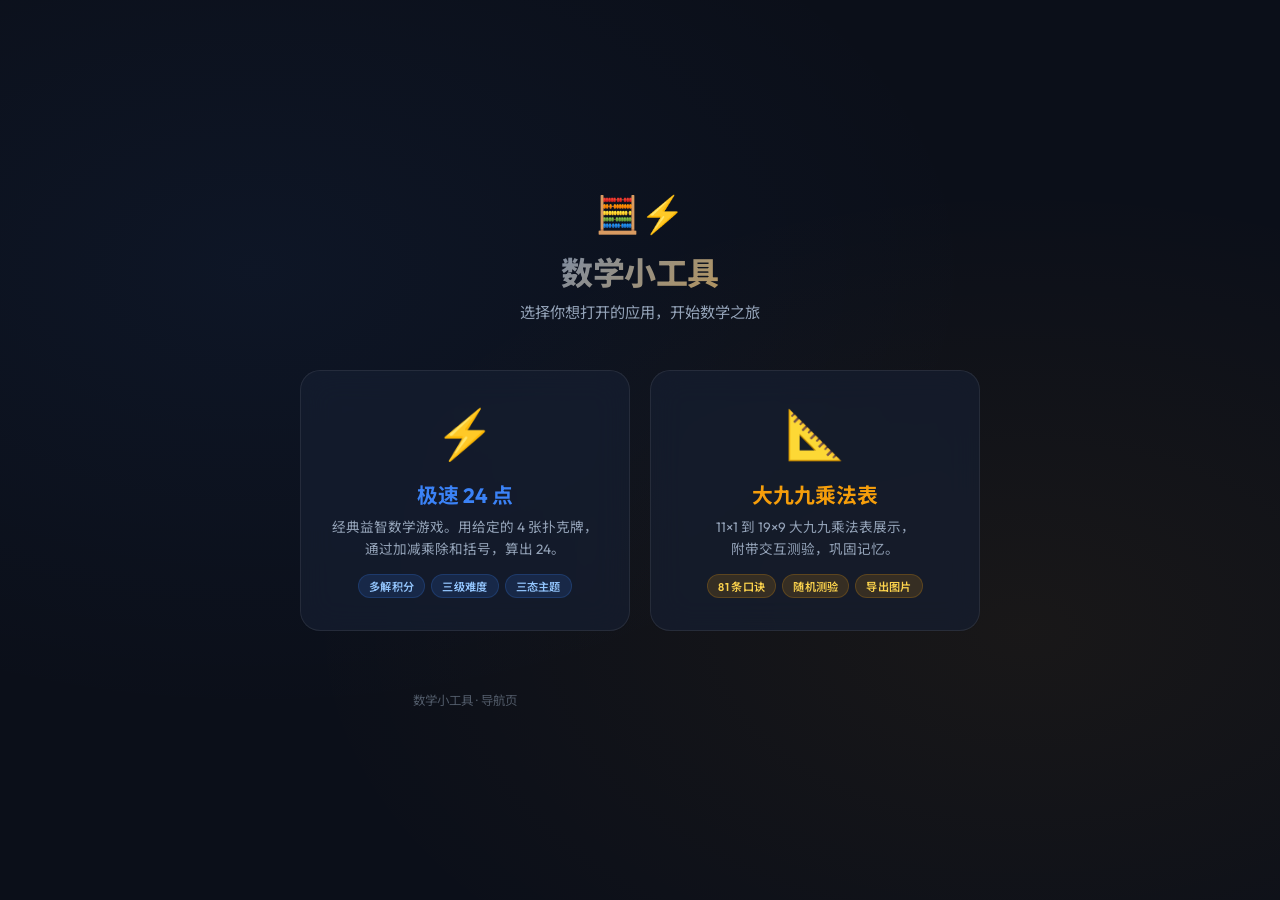
==== index.html @ 5415ce03 "init: 数学小工具合集 — 极速24点、大九九乘法表、逐题闯关" ====
<!DOCTYPE html>
<html lang="zh-CN">
<head>
    <meta charset="UTF-8">
    <meta name="viewport" content="width=device-width, initial-scale=1.0">
    <title>数学小工具 · 导航页</title>
    <link rel="preconnect" href="https://fonts.googleapis.com">
    <link rel="preconnect" href="https://fonts.gstatic.com" crossorigin>
    <link href="https://fonts.googleapis.com/css2?family=Outfit:wght@300;400;600;800&family=Noto+Sans+SC:wght@400;500;700&display=swap" rel="stylesheet">
    <style>
        :root {
            --bg: #0b0f19;
            --card-bg: rgba(22, 30, 49, 0.7);
            --card-border: rgba(255, 255, 255, 0.08);
            --text: #f8fafc;
            --text-secondary: #94a3b8;
            --accent-24: #3b82f6;
            --accent-99: #f59e0b;
            --glow-24: rgba(59, 130, 246, 0.25);
            --glow-99: rgba(245, 158, 11, 0.25);
            --font: 'Outfit', 'Noto Sans SC', sans-serif;
        }
        * { margin: 0; padding: 0; box-sizing: border-box; }
        body {
            font-family: var(--font);
            background: var(--bg);
            background-image: radial-gradient(at 20% 30%, rgba(59, 130, 246, 0.06) 0px, transparent 50%), radial-gradient(at 80% 70%, rgba(245, 158, 11, 0.06) 0px, transparent 50%);
            min-height: 100vh;
            display: flex;
            flex-direction: column;
            align-items: center;
            justify-content: center;
            color: var(--text);
            padding: 24px;
        }
        .container { max-width: 680px; width: 100%; }
        .header { text-align: center; margin-bottom: 48px; }
        .header .icon-row { font-size: 36px; margin-bottom: 12px; display: flex; justify-content: center; gap: 12px; }
        .header h1 {
            font-size: 2rem; font-weight: 800; letter-spacing: -0.5px;
            background: linear-gradient(135deg, #3b82f6, #f59e0b);
            -webkit-background-clip: text; -webkit-text-fill-color: transparent; background-clip: text;
        }
        .header p { color: var(--text-secondary); font-size: 0.95rem; margin-top: 6px; font-weight: 400; }
        .apps { display: grid; grid-template-columns: 1fr 1fr; gap: 20px; }
        @media (max-width: 520px) {
            .apps { grid-template-columns: 1fr; gap: 16px; }
            .header { margin-bottom: 32px; }
            .header h1 { font-size: 1.6rem; }
        }
        .app-card {
            background: var(--card-bg); border: 1px solid var(--card-border); border-radius: 20px;
            padding: 32px 24px; text-decoration: none; color: inherit;
            display: flex; flex-direction: column; align-items: center; text-align: center;
            backdrop-filter: blur(16px);
            transition: transform 0.25s cubic-bezier(0.34, 1.56, 0.64, 1), box-shadow 0.3s, border-color 0.3s;
            cursor: pointer; position: relative; overflow: hidden;
        }
        .app-card::before { content: ''; position: absolute; top: 0; left: 0; right: 0; bottom: 0; border-radius: 20px; opacity: 0; transition: opacity 0.3s; }
        .app-card.card-24::before { background: radial-gradient(ellipse at 50% 0%, rgba(59, 130, 246, 0.12), transparent 70%); }
        .app-card.card-99::before { background: radial-gradient(ellipse at 50% 0%, rgba(245, 158, 11, 0.12), transparent 70%); }
        .app-card:hover { transform: translateY(-6px); }
        .app-card.card-24:hover { border-color: rgba(59, 130, 246, 0.3); box-shadow: 0 20px 40px -12px var(--glow-24); }
        .app-card.card-24:hover::before { opacity: 1; }
        .app-card.card-99:hover { border-color: rgba(245, 158, 11, 0.3); box-shadow: 0 20px 40px -12px var(--glow-99); }
        .app-card.card-99:hover::before { opacity: 1; }

        .app-icon { font-size: 48px; margin-bottom: 16px; position: relative; z-index: 1; }
        .app-card h2 { font-size: 1.3rem; font-weight: 700; margin-bottom: 8px; position: relative; z-index: 1; }
        .app-card.card-24 h2 { color: var(--accent-24); }
        .app-card.card-99 h2 { color: var(--accent-99); }
        .app-card .desc { font-size: 0.85rem; color: var(--text-secondary); line-height: 1.6; position: relative; z-index: 1; }
        .app-card .tags { display: flex; flex-wrap: wrap; gap: 6px; margin-top: 14px; justify-content: center; position: relative; z-index: 1; }
        .app-card .tag { font-size: 0.7rem; padding: 3px 10px; border-radius: 20px; font-weight: 600; letter-spacing: 0.3px; }
        .card-24 .tag { background: rgba(59, 130, 246, 0.15); color: #93c5fd; border: 1px solid rgba(59, 130, 246, 0.2); }
        .card-99 .tag { background: rgba(245, 158, 11, 0.15); color: #fcd34d; border: 1px solid rgba(245, 158, 11, 0.2); }
        .footer { margin-top: 40px; text-align: center; font-size: 0.78rem; color: rgba(148, 163, 184, 0.5); }
    </style>
</head>
<body>
    <div class="container">
        <div class="header">
            <div class="icon-row">🧮⚡</div>
            <h1>数学小工具</h1>
            <p>选择你想打开的应用，开始数学之旅</p>
        </div>
        <div class="apps">
            <a class="app-card card-24" href="game24.html">
                <div class="app-icon">⚡</div>
                <h2>极速 24 点</h2>
                <p class="desc">经典益智数学游戏。用给定的 4 张扑克牌，<br>通过加减乘除和括号，算出 24。</p>
                <div class="tags">
                    <span class="tag">多解积分</span>
                    <span class="tag">三级难度</span>
                    <span class="tag">三态主题</span>
                </div>
            </a>
            <a class="app-card card-99" href="99-table.html">
                <div class="app-icon">📐</div>
                <h2>大九九乘法表</h2>
                <p class="desc">11×1 到 19×9 大九九乘法表展示，<br>附带交互测验，巩固记忆。</p>
                <div class="tags">
                    <span class="tag">81 条口诀</span>
                    <span class="tag">随机测验</span>
                    <span class="tag">导出图片</span>
                </div>
            </a>
        <div class="footer">数学小工具 · 导航页</div>
    </div>
</body>
</html>
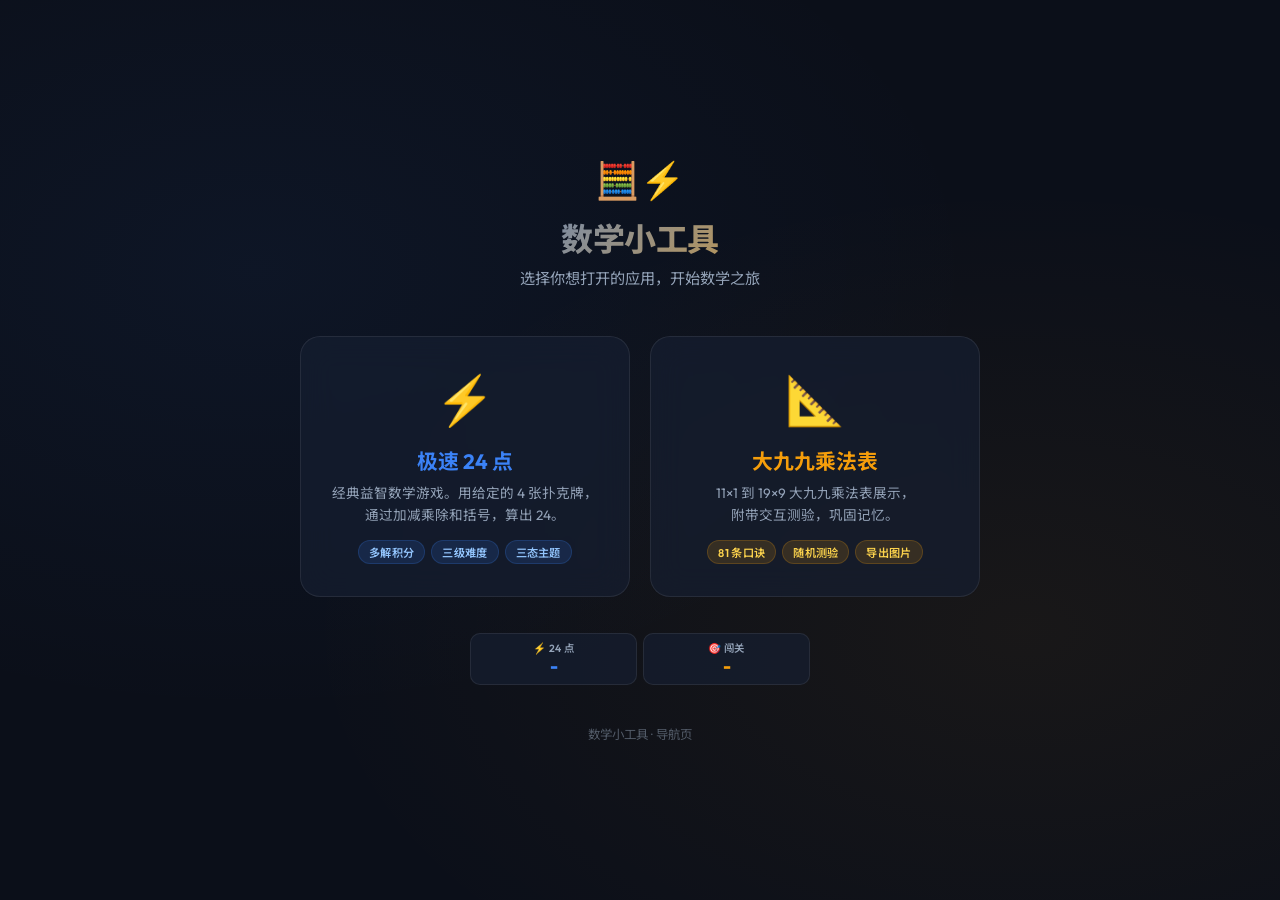
==== commit a20409ff: "feat: 积分系统完善 — 每日200分上限、难度阶梯2-10分、首页积分展示" ====
--- a/index.html
+++ b/index.html
@@ -74,6 +74,36 @@
         .app-card .tag { font-size: 0.7rem; padding: 3px 10px; border-radius: 20px; font-weight: 600; letter-spacing: 0.3px; }
         .card-24 .tag { background: rgba(59, 130, 246, 0.15); color: #93c5fd; border: 1px solid rgba(59, 130, 246, 0.2); }
         .card-99 .tag { background: rgba(245, 158, 11, 0.15); color: #fcd34d; border: 1px solid rgba(245, 158, 11, 0.2); }
+                .score-summary {
+            margin: 28px auto 0;
+            max-width: 340px;
+            display: flex;
+            gap: 6px;
+            justify-content: center;
+        }
+        .score-summary .item {
+            background: var(--card-bg);
+            border: 1px solid var(--card-border);
+            border-radius: 10px;
+            padding: 6px 12px;
+            text-align: center;
+            flex: 1;
+        }
+        .score-summary .app-label {
+            font-size: 0.65rem;
+            color: var(--text-secondary);
+            text-transform: uppercase;
+            letter-spacing: 0.3px;
+            font-weight: 600;
+        }
+        .score-summary .app-score {
+            font-size: 1.1rem;
+            font-weight: 800;
+            color: var(--accent-99);
+            line-height: 1.3;
+        }
+        .score-summary .app-score.s24 { color: var(--accent-24); }
+        .score-summary .app-score.s99 { color: var(--accent-99); }.score-summary { margin-top: 36px; }
         .footer { margin-top: 40px; text-align: center; font-size: 0.78rem; color: rgba(148, 163, 184, 0.5); }
     </style>
 </head>
@@ -104,9 +134,30 @@
                     <span class="tag">随机测验</span>
                     <span class="tag">导出图片</span>
                 </div>
-            </a>
+            </a>        </div>
+
+        <div class="score-summary">
+            <div class="item">
+                <div class="app-label">⚡ 24 点</div>
+                <div class="app-score s24" id="score24">-</div>
+            </div>
+            <div class="item">
+                <div class="app-label">🎯 闯关</div>
+                <div class="app-score s99" id="score99">-</div>
+            </div>
+        </div>
         <div class="footer">数学小工具 · 导航页</div>
     </div>
 </body>
-</html>
+<script>
+(function() {
+    function getToday() { var d = new Date(); return d.getFullYear()+'-'+String(d.getMonth()+1).padStart(2,'0')+'-'+String(d.getDate()).padStart(2,'0'); }
+    function loadScore(key) {
+        try { var d = JSON.parse(localStorage.getItem(key)); if (d && d.dailyScores) return d.dailyScores[getToday()] || 0; } catch(e) {}
+        return '-';
+    }
+    document.getElementById('score24').textContent = loadScore('math24_save');
+    document.getElementById('score99').textContent = loadScore('math99_save');
+})();
+</script></html>
 
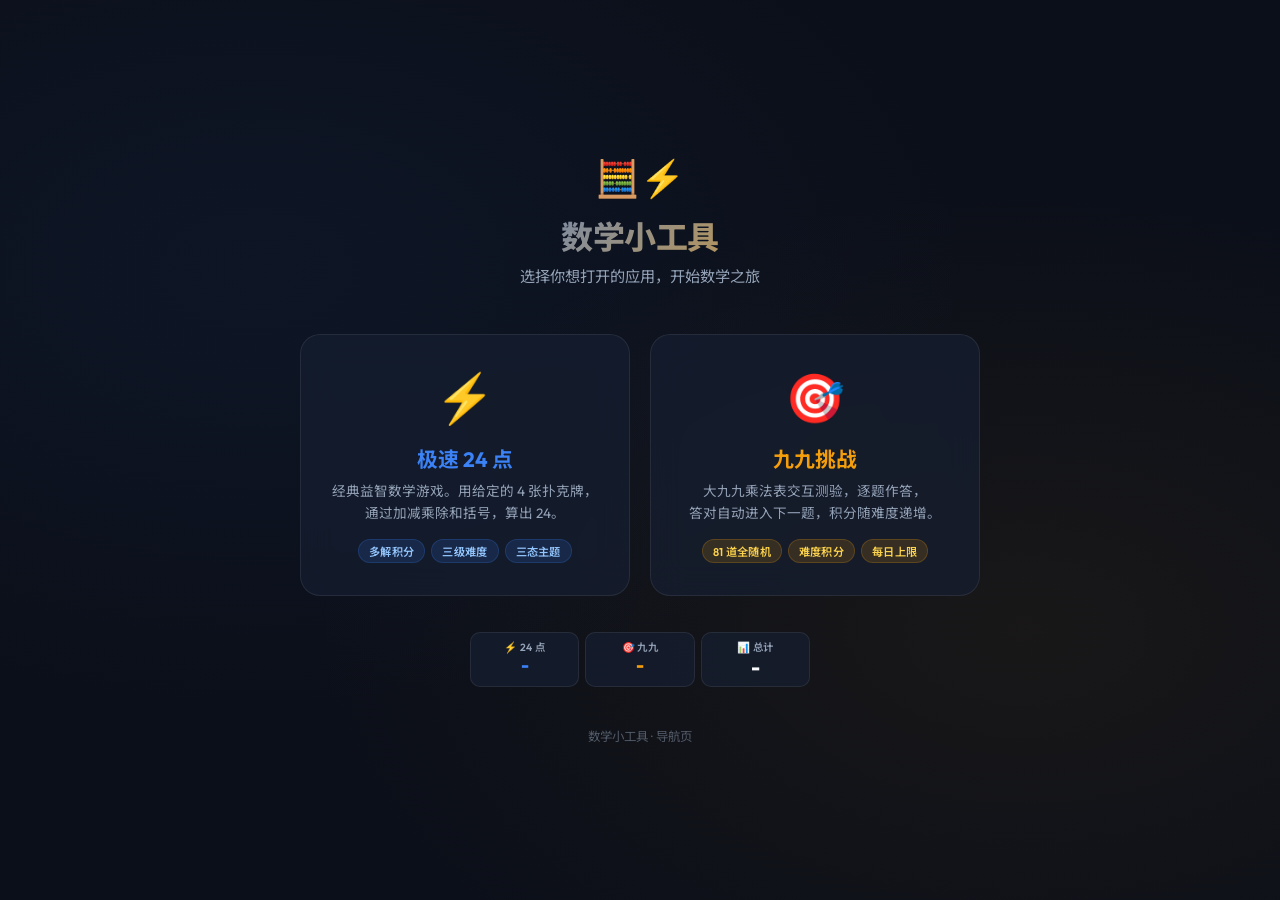
==== commit 7e23e201: "feat: 九九挑战改名、首页总分、挑战页内加乘法表入口" ====
--- a/index.html
+++ b/index.html
@@ -74,36 +74,37 @@
         .app-card .tag { font-size: 0.7rem; padding: 3px 10px; border-radius: 20px; font-weight: 600; letter-spacing: 0.3px; }
         .card-24 .tag { background: rgba(59, 130, 246, 0.15); color: #93c5fd; border: 1px solid rgba(59, 130, 246, 0.2); }
         .card-99 .tag { background: rgba(245, 158, 11, 0.15); color: #fcd34d; border: 1px solid rgba(245, 158, 11, 0.2); }
-                .score-summary {
-            margin: 28px auto 0;
-            max-width: 340px;
-            display: flex;
-            gap: 6px;
-            justify-content: center;
-        }
-        .score-summary .item {
-            background: var(--card-bg);
-            border: 1px solid var(--card-border);
-            border-radius: 10px;
-            padding: 6px 12px;
-            text-align: center;
-            flex: 1;
-        }
-        .score-summary .app-label {
-            font-size: 0.65rem;
-            color: var(--text-secondary);
-            text-transform: uppercase;
-            letter-spacing: 0.3px;
-            font-weight: 600;
-        }
-        .score-summary .app-score {
-            font-size: 1.1rem;
-            font-weight: 800;
-            color: var(--accent-99);
-            line-height: 1.3;
-        }
-        .score-summary .app-score.s24 { color: var(--accent-24); }
-        .score-summary .app-score.s99 { color: var(--accent-99); }.score-summary { margin-top: 36px; }
+                .score-summary {
+            margin: 28px auto 0;
+            max-width: 340px;
+            display: flex;
+            gap: 6px;
+            justify-content: center;
+        }
+        .score-summary .item {
+            background: var(--card-bg);
+            border: 1px solid var(--card-border);
+            border-radius: 10px;
+            padding: 6px 12px;
+            text-align: center;
+            flex: 1;
+        }
+        .score-summary .app-label {
+            font-size: 0.65rem;
+            color: var(--text-secondary);
+            text-transform: uppercase;
+            letter-spacing: 0.3px;
+            font-weight: 600;
+        }
+        .score-summary .app-score {
+            font-size: 1.1rem;
+            font-weight: 800;
+            color: var(--accent-99);
+            line-height: 1.3;
+        }
+        .score-summary .app-score.s24 { color: var(--accent-24); }
+        .score-summary .app-score.s99 { color: var(--accent-99); }
+        .score-summary .app-score.s-total { color: var(--text); font-size: 1.25rem; }.score-summary { margin-top: 36px; }
         .footer { margin-top: 40px; text-align: center; font-size: 0.78rem; color: rgba(148, 163, 184, 0.5); }
     </style>
 </head>
@@ -125,39 +126,45 @@
                     <span class="tag">三态主题</span>
                 </div>
             </a>
-            <a class="app-card card-99" href="99-table.html">
-                <div class="app-icon">📐</div>
-                <h2>大九九乘法表</h2>
-                <p class="desc">11×1 到 19×9 大九九乘法表展示，<br>附带交互测验，巩固记忆。</p>
+            <a class="app-card card-99" href="99-quiz.html">
+                <div class="app-icon">🎯</div>
+                <h2>九九挑战</h2>
+                <p class="desc">大九九乘法表交互测验，逐题作答，<br>答对自动进入下一题，积分随难度递增。</p>
                 <div class="tags">
-                    <span class="tag">81 条口诀</span>
-                    <span class="tag">随机测验</span>
-                    <span class="tag">导出图片</span>
+                    <span class="tag">81 道全随机</span>
+                    <span class="tag">难度积分</span>
+                    <span class="tag">每日上限</span>
                 </div>
-            </a>        </div>
-
-        <div class="score-summary">
-            <div class="item">
-                <div class="app-label">⚡ 24 点</div>
-                <div class="app-score s24" id="score24">-</div>
-            </div>
-            <div class="item">
-                <div class="app-label">🎯 闯关</div>
-                <div class="app-score s99" id="score99">-</div>
-            </div>
-        </div>
+            </a>        </div>
+
+        <div class="score-summary">
+            <div class="item">
+                <div class="app-label">⚡ 24 点</div>
+                <div class="app-score s24" id="score24">-</div>
+            </div>
+            <div class="item">
+                <div class="app-label">🎯 九九</div>
+                <div class="app-score s99" id="score99">-</div>
+            </div>
+            <div class="item">
+                <div class="app-label">📊 总计</div>
+                <div class="app-score s-total" id="scoreTotal">-</div>
+            </div>
+        </div>
         <div class="footer">数学小工具 · 导航页</div>
     </div>
 </body>
-<script>
-(function() {
-    function getToday() { var d = new Date(); return d.getFullYear()+'-'+String(d.getMonth()+1).padStart(2,'0')+'-'+String(d.getDate()).padStart(2,'0'); }
-    function loadScore(key) {
-        try { var d = JSON.parse(localStorage.getItem(key)); if (d && d.dailyScores) return d.dailyScores[getToday()] || 0; } catch(e) {}
-        return '-';
-    }
-    document.getElementById('score24').textContent = loadScore('math24_save');
-    document.getElementById('score99').textContent = loadScore('math99_save');
-})();
+<script>
+(function() {
+    function getToday() { var d = new Date(); return d.getFullYear()+'-'+String(d.getMonth()+1).padStart(2,'0')+'-'+String(d.getDate()).padStart(2,'0'); }
+    function loadScore(key) {
+        try { var d = JSON.parse(localStorage.getItem(key)); if (d && d.dailyScores) return d.dailyScores[getToday()] || 0; } catch(e) {}
+        return '-';
+    }
+    document.getElementById('score24').textContent = loadScore('math24_save');
+    document.getElementById('score99').textContent = loadScore('math99_save');
+    var s24 = loadScore('math24_save'), s99 = loadScore('math99_save');
+    document.getElementById('scoreTotal').textContent = (typeof s24 === 'number' && typeof s99 === 'number') ? s24 + s99 : '-';
+})();
 </script></html>
 
